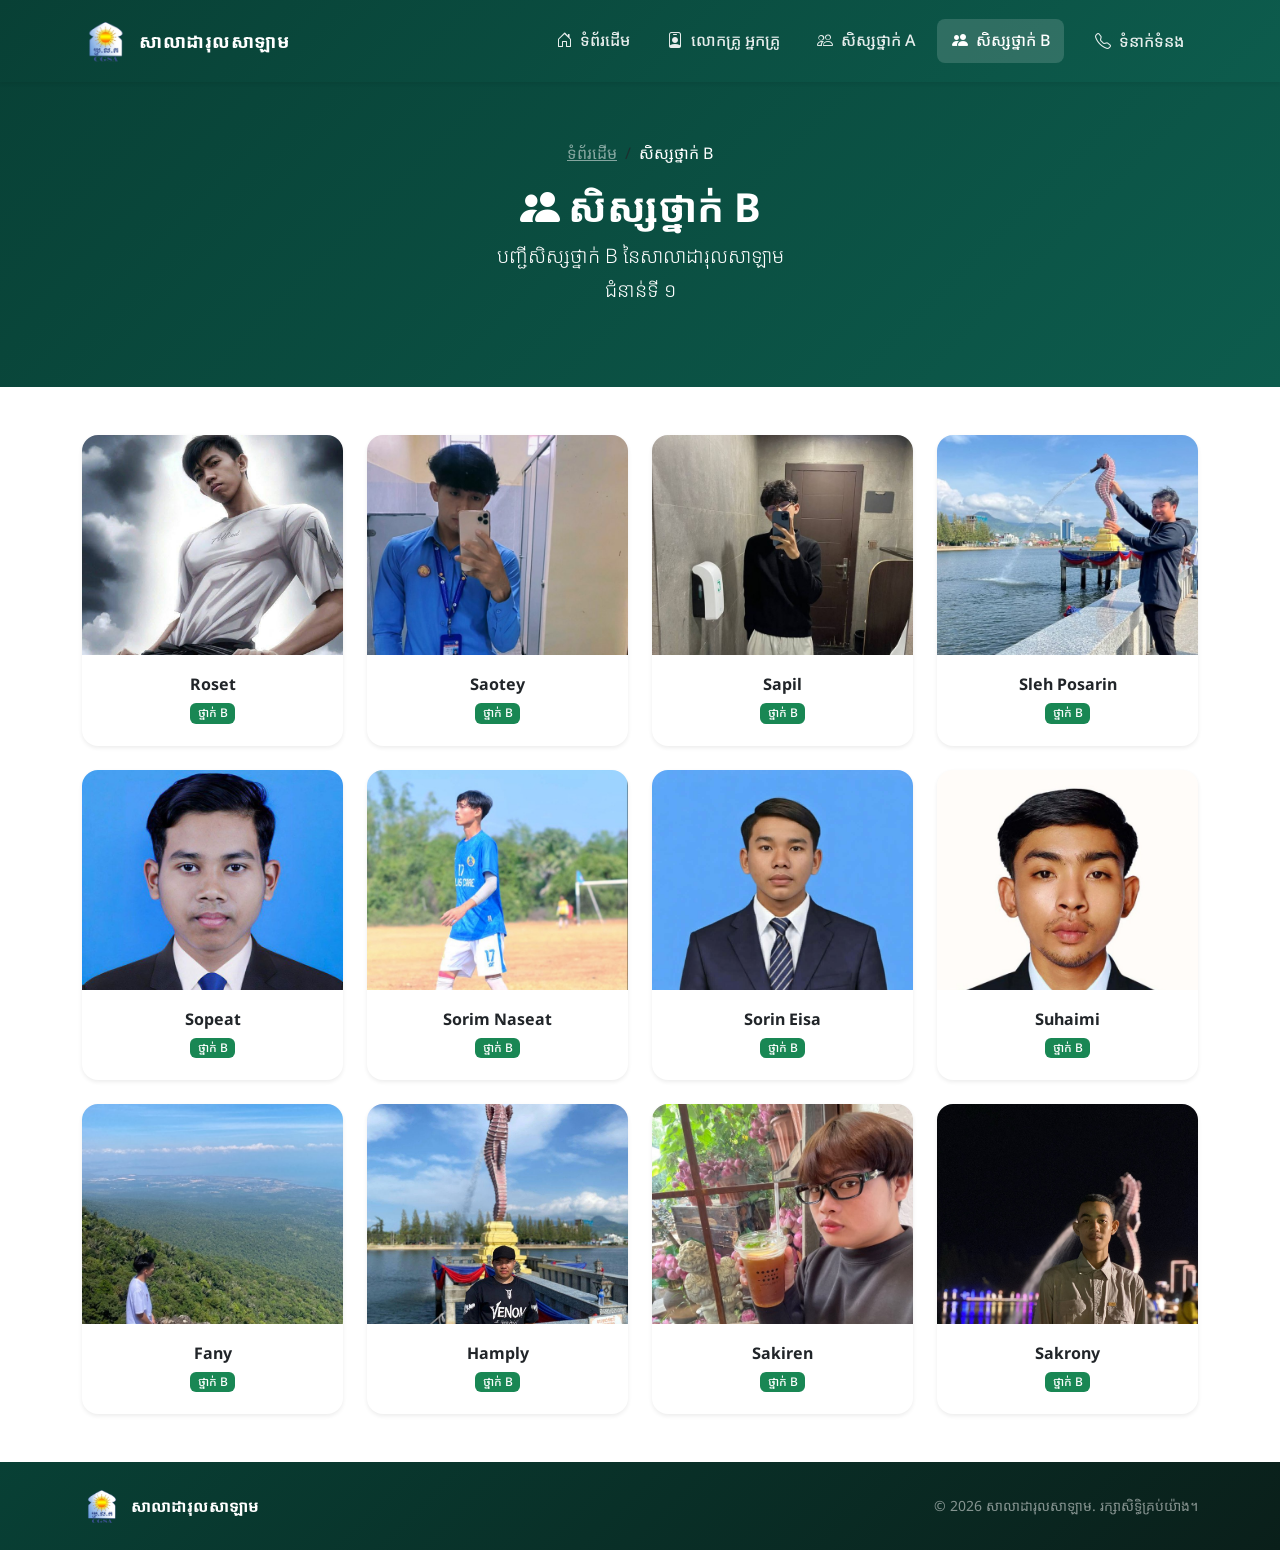
==== class-b.html @ f697708d "DRSL" ====
<!DOCTYPE html>
<html lang="km">
<head>
  <meta charset="UTF-8">
  <meta name="viewport" content="width=device-width, initial-scale=1.0">
  <title>សិស្សថ្នាក់ B | សាលាដារុលសាឡាម</title>
  <link href="https://cdn.jsdelivr.net/npm/bootstrap@5.3.3/dist/css/bootstrap.min.css" rel="stylesheet">
  <link href="https://cdn.jsdelivr.net/npm/bootstrap-icons@1.11.3/font/bootstrap-icons.min.css" rel="stylesheet">
  <link href="https://fonts.googleapis.com/css2?family=Noto+Sans+Khmer:wght@300;400;500;600;700&family=Poppins:wght@400;500;600;700&display=swap" rel="stylesheet">
  <link rel="stylesheet" href="css/style.css">
</head>
<body>
  <nav class="navbar navbar-expand-lg navbar-dark fixed-top shadow-sm" id="mainNav">
    <div class="container">
      <a class="navbar-brand d-flex align-items-center gap-2" href="index.html">
        <img src="images/Logo.png" alt="Logo" height="48" class="rounded-circle">
        <span class="fw-bold">សាលាដារុលសាឡាម</span>
      </a>
      <button class="navbar-toggler" type="button" data-bs-toggle="collapse" data-bs-target="#navbarNav">
        <span class="navbar-toggler-icon"></span>
      </button>
      <div class="collapse navbar-collapse" id="navbarNav">
        <ul class="navbar-nav ms-auto align-items-lg-center gap-lg-2">
          <li class="nav-item"><a class="nav-link" href="index.html"><i class="bi bi-house-door me-1"></i> ទំព័រដើម</a></li>
          <li class="nav-item"><a class="nav-link" href="teachers.html"><i class="bi bi-person-badge me-1"></i> លោកគ្រូ អ្នកគ្រូ</a></li>
          <li class="nav-item"><a class="nav-link" href="class-a.html"><i class="bi bi-people me-1"></i> សិស្សថ្នាក់ A</a></li>
          <li class="nav-item"><a class="nav-link active" href="class-b.html"><i class="bi bi-people-fill me-1"></i> សិស្សថ្នាក់ B</a></li>
          <li class="nav-item"><a class="nav-link btn btn-outline-light btn-sm px-3 ms-lg-2" href="index.html#contact"><i class="bi bi-telephone me-1"></i> ទំនាក់ទំនង</a></li>
        </ul>
      </div>
    </div>
  </nav>

  <header class="page-header">
    <div class="container">
      <nav aria-label="breadcrumb">
        <ol class="breadcrumb justify-content-center mb-3">
          <li class="breadcrumb-item"><a href="index.html" class="text-white-50">ទំព័រដើម</a></li>
          <li class="breadcrumb-item active text-white" aria-current="page">សិស្សថ្នាក់ B</li>
        </ol>
      </nav>
      <h1 class="fw-bold"><i class="bi bi-people-fill me-2"></i>សិស្សថ្នាក់ B</h1>
      <p class="lead opacity-90 mb-0">បញ្ជីសិស្សថ្នាក់ B នៃសាលាដារុលសាឡាម</p>
      <p class="lead opacity-90 mb-0">ជំនាន់ទី ១</p>
    </div>
  </header>

  <section class="py-5">
    <div class="container">
      <div class="row g-4">
        <div class="col-6 col-md-4 col-lg-3">
          <div class="person-card card shadow-sm h-100">
            <img src="images/Roset.jpg" class="card-img-top" alt="Roset">
            <div class="card-body">
              <h5 class="card-title">Roset</h5>
              <span class="badge bg-success">ថ្នាក់ B</span>
            </div>
          </div>
        </div>
        <div class="col-6 col-md-4 col-lg-3">
          <div class="person-card card shadow-sm h-100">
            <img src="images/Saotey.jpg" class="card-img-top" alt="Saotey">
            <div class="card-body">
              <h5 class="card-title">Saotey</h5>
              <span class="badge bg-success">ថ្នាក់ B</span>
            </div>
          </div>
        </div>
        <div class="col-6 col-md-4 col-lg-3">
          <div class="person-card card shadow-sm h-100">
            <img src="images/Sapil.jpg" class="card-img-top" alt="Sapil">
            <div class="card-body">
              <h5 class="card-title">Sapil</h5>
              <span class="badge bg-success">ថ្នាក់ B</span>
            </div>
          </div>
        </div>
        <div class="col-6 col-md-4 col-lg-3">
          <div class="person-card card shadow-sm h-100">
            <img src="images/Sleh Posarin.jpg" class="card-img-top" alt="Sleh">
            <div class="card-body">
              <h5 class="card-title">Sleh Posarin</h5>
              <span class="badge bg-success">ថ្នាក់ B</span>
            </div>
          </div>
        </div>
        <div class="col-6 col-md-4 col-lg-3">
          <div class="person-card card shadow-sm h-100">
            <img src="images/Sopeat.jpg" class="card-img-top" alt="Sopeat">
            <div class="card-body">
              <h5 class="card-title">Sopeat</h5>
              <span class="badge bg-success">ថ្នាក់ B</span>
            </div>
          </div>
        </div>
        <div class="col-6 col-md-4 col-lg-3">
          <div class="person-card card shadow-sm h-100">
            <img src="images/Sorim Naseat.jpg" class="card-img-top" alt="Sorim">
            <div class="card-body">
              <h5 class="card-title">Sorim Naseat</h5>
              <span class="badge bg-success">ថ្នាក់ B</span>
            </div>
          </div>
        </div>
        <div class="col-6 col-md-4 col-lg-3">
          <div class="person-card card shadow-sm h-100">
            <img src="images/Sorin Eisa.jpg" class="card-img-top" alt="Sorin">
            <div class="card-body">
              <h5 class="card-title">Sorin Eisa</h5>
              <span class="badge bg-success">ថ្នាក់ B</span>
            </div>
          </div>
        </div>
        <div class="col-6 col-md-4 col-lg-3">
          <div class="person-card card shadow-sm h-100">
            <img src="images/Suhaimi.jpg" class="card-img-top" alt="Suhaimi">
            <div class="card-body">
              <h5 class="card-title">Suhaimi</h5>
              <span class="badge bg-success">ថ្នាក់ B</span>
            </div>
          </div>
        </div>
        <div class="col-6 col-md-4 col-lg-3">
          <div class="person-card card shadow-sm h-100">
            <img src="images/fany.jpg" class="card-img-top" alt="Fany">
            <div class="card-body">
              <h5 class="card-title">Fany</h5>
              <span class="badge bg-success">ថ្នាក់ B</span>
            </div>
          </div>
        </div>
        <div class="col-6 col-md-4 col-lg-3">
          <div class="person-card card shadow-sm h-100">
            <img src="images/hamply.jpg" class="card-img-top" alt="Hamply">
            <div class="card-body">
              <h5 class="card-title">Hamply</h5>
              <span class="badge bg-success">ថ្នាក់ B</span>
            </div>
          </div>
        </div>
        <div class="col-6 col-md-4 col-lg-3">
          <div class="person-card card shadow-sm h-100">
            <img src="images/sakiren.jpg" class="card-img-top" alt="Sakiren">
            <div class="card-body">
              <h5 class="card-title">Sakiren</h5>
              <span class="badge bg-success">ថ្នាក់ B</span>
            </div>
          </div>
        </div>
        <div class="col-6 col-md-4 col-lg-3">
          <div class="person-card card shadow-sm h-100">
            <img src="images/sakrony.jpg" class="card-img-top" alt="Sakrony">
            <div class="card-body">
              <h5 class="card-title">Sakrony</h5>
              <span class="badge bg-success">ថ្នាក់ B</span>
            </div>
          </div>
        </div>
      </div>
    </div>
  </section>

  <footer class="footer-section py-4">
    <div class="container">
      <div class="row align-items-center">
        <div class="col-md-6 text-center text-md-start mb-3 mb-md-0">
          <div class="d-flex align-items-center justify-content-center justify-content-md-start gap-2">
            <img src="images/Logo.png" alt="Logo" height="40" class="rounded-circle">
            <span class="fw-bold text-white">សាលាដារុលសាឡាម</span>
          </div>
        </div>
        <div class="col-md-6 text-center text-md-end">
          <p class="mb-0 text-white-50 small">&copy; 2026 សាលាដារុលសាឡាម. រក្សាសិទ្ធិគ្រប់យ៉ាង។</p>
        </div>
      </div>
    </div>
  </footer>

  <button id="backToTop" class="btn btn-primary rounded-circle shadow"><i class="bi bi-arrow-up"></i></button>
  <script src="https://cdn.jsdelivr.net/npm/bootstrap@5.3.3/dist/js/bootstrap.bundle.min.js"></script>
  <script src="js/main.js"></script>
</body>
</html>
---- css/style.css ----
/* =========================
   Darul Salam School - Modern Theme
   Bootstrap 5 + Custom Styles
========================= */

:root {
  --primary: #0d5c4d;          /* Deep Islamic green */
  --primary-dark: #084035;
  --primary-light: #1a8a73;
  --accent: #c9a227;           /* Gold accent */
  --accent-light: #e8c547;
  --dark: #0a1f1a;
  --light-bg: #f7faf9;
  --text: #2c3e3a;
  --text-muted: #6b7c78;
  --shadow: 0 10px 30px rgba(13, 92, 77, 0.12);
  --radius: 1rem;
}

* {
  margin: 0;
  padding: 0;
  box-sizing: border-box;
}

body {
  font-family: 'Noto Sans Khmer', 'Poppins', system-ui, sans-serif;
  color: var(--text);
  background-color: #fff;
  line-height: 1.7;
  overflow-x: hidden;
}

h1, h2, h3, h4, h5, h6 {
  font-weight: 700;
  color: var(--dark);
}

a {
  transition: all 0.25s ease;
}

/* =========================
   Navbar
========================= */
#mainNav {
  background: linear-gradient(135deg, var(--primary-dark), var(--primary));
  padding: 0.75rem 0;
  transition: all 0.3s ease;
}

#mainNav.scrolled {
  padding: 0.5rem 0;
  box-shadow: 0 4px 20px rgba(0,0,0,0.15) !important;
}

.navbar-brand {
  font-size: 1.15rem;
  letter-spacing: 0.5px;
}

.navbar-nav .nav-link {
  font-weight: 500;
  padding: 0.5rem 0.9rem !important;
  border-radius: 0.5rem;
  color: rgba(255,255,255,0.9) !important;
}

.navbar-nav .nav-link:hover,
.navbar-nav .nav-link.active {
  background: rgba(255,255,255,0.15);
  color: #fff !important;
}

.navbar-nav .btn-outline-light {
  border-width: 1.5px;
}

/* =========================
   Hero
========================= */
.hero-section {
  min-height: 100vh;
  background: url('../images/Cover.jpg') center/cover no-repeat;
  position: relative;
  padding-top: 80px;
}

.hero-overlay {
  position: absolute;
  top: 0;
  left: 0;
  width: 100%;
  height: 100%;
  background: rgba(56, 77, 73, 0.5);
}

.hero-section .badge {
  font-size: 0.85rem;
  letter-spacing: 1px;
}

.hero-section .display-4 {
  text-shadow: 0 2px 10px rgba(0,0,0,0.3);
}

.btn-primary {
  background: var(--accent);
  border-color: var(--accent);
  color: var(--dark);
  font-weight: 600;
}

.btn-primary:hover {
  background: var(--accent-light);
  border-color: var(--accent-light);
  color: var(--dark);
  transform: translateY(-2px);
  box-shadow: 0 6px 20px rgba(201, 162, 39, 0.4);
}

.btn-outline-light:hover {
  background: #fff;
  color: var(--primary);
  transform: translateY(-2px);
}

/* =========================
   Sections
========================= */
.section-badge {
  display: inline-block;
  background: rgba(13, 92, 77, 0.1);
  color: var(--primary);
  font-size: 0.8rem;
  font-weight: 600;
  letter-spacing: 1.5px;
  text-transform: uppercase;
  padding: 0.4rem 1rem;
  border-radius: 50px;
}

.section-title {
  font-size: 2rem;
  position: relative;
}

.stat-card {
  background: var(--light-bg);
  border: 1px solid rgba(13, 92, 77, 0.08);
  transition: transform 0.3s ease, box-shadow 0.3s ease;
}

.stat-card:hover {
  transform: translateY(-5px);
  box-shadow: var(--shadow);
}

.about-image-wrapper {
  border: 6px solid #fff;
  box-shadow: var(--shadow);
}

/* =========================
   Activity Cards
========================= */
.activity-card {
  border-radius: var(--radius);
  overflow: hidden;
  transition: transform 0.3s ease, box-shadow 0.3s ease;
}

.activity-card:hover {
  transform: translateY(-8px);
  box-shadow: 0 15px 40px rgba(13, 92, 77, 0.18) !important;
}

.activity-card .card-img-top {
  height: 180px;
  object-fit: cover;
  transition: transform 0.5s ease;
}

.activity-card:hover .card-img-top {
  transform: scale(1.05);
}

/* =========================
   Info Cards
========================= */
.info-card {
  background: #fff;
  border: 1px solid rgba(13, 92, 77, 0.08);
  transition: all 0.3s ease;
}

.info-card:hover {
  border-color: var(--primary);
  box-shadow: var(--shadow);
  transform: translateY(-5px);
}

.icon-circle {
  width: 64px;
  height: 64px;
  background: linear-gradient(135deg, var(--primary), var(--primary-light));
  color: #fff;
  border-radius: 50%;
  display: flex;
  align-items: center;
  justify-content: center;
}

/* =========================
   Footer
========================= */
.footer-section {
  background: linear-gradient(135deg, var(--primary-dark), var(--dark));
}

/* =========================
   Back to Top
========================= */
#backToTop {
  position: fixed;
  bottom: 30px;
  right: 30px;
  width: 48px;
  height: 48px;
  display: none;
  z-index: 999;
  opacity: 0;
  transition: opacity 0.3s ease, transform 0.3s ease;
}

#backToTop.show {
  display: flex;
  align-items: center;
  justify-content: center;
  opacity: 1;
}

#backToTop:hover {
  transform: translateY(-3px);
}

/* =========================
   Teachers / Class pages
========================= */
.page-header {
  background: linear-gradient(135deg, var(--primary-dark), var(--primary));
  padding: 140px 0 80px;
  color: #fff;
  text-align: center;
}

.page-header h1 {
  color: #fff;
  font-size: 2.5rem;
}

.person-card {
  border: none;
  border-radius: var(--radius);
  overflow: hidden;
  transition: all 0.3s ease;
  background: #fff;
}

.person-card:hover {
  transform: translateY(-8px);
  box-shadow: 0 15px 40px rgba(13, 92, 77, 0.15);
}

.person-card .card-img-top {
  height: 220px;
  object-fit: cover;
  object-position: top;
}

.person-card .card-body {
  text-align: center;
  padding: 1.25rem;
}

.person-card .card-title {
  font-size: 1rem;
  margin-bottom: 0.25rem;
}

.person-card .badge {
  font-weight: 500;
  font-size: 0.75rem;
}

/* =========================
   Responsive
========================= */
@media (max-width: 991.98px) {
  .hero-section {
    min-height: 85vh;
    text-align: center !important;
  }
  .hero-section .display-4 {
    font-size: 2rem;
  }
  .navbar-nav {
    padding: 1rem 0;
  }
  .navbar-nav .nav-link {
    padding: 0.6rem 1rem !important;
  }
}

@media (max-width: 575.98px) {
  .section-title {
    font-size: 1.6rem;
  }
  .page-header h1 {
    font-size: 1.8rem;
  }
}
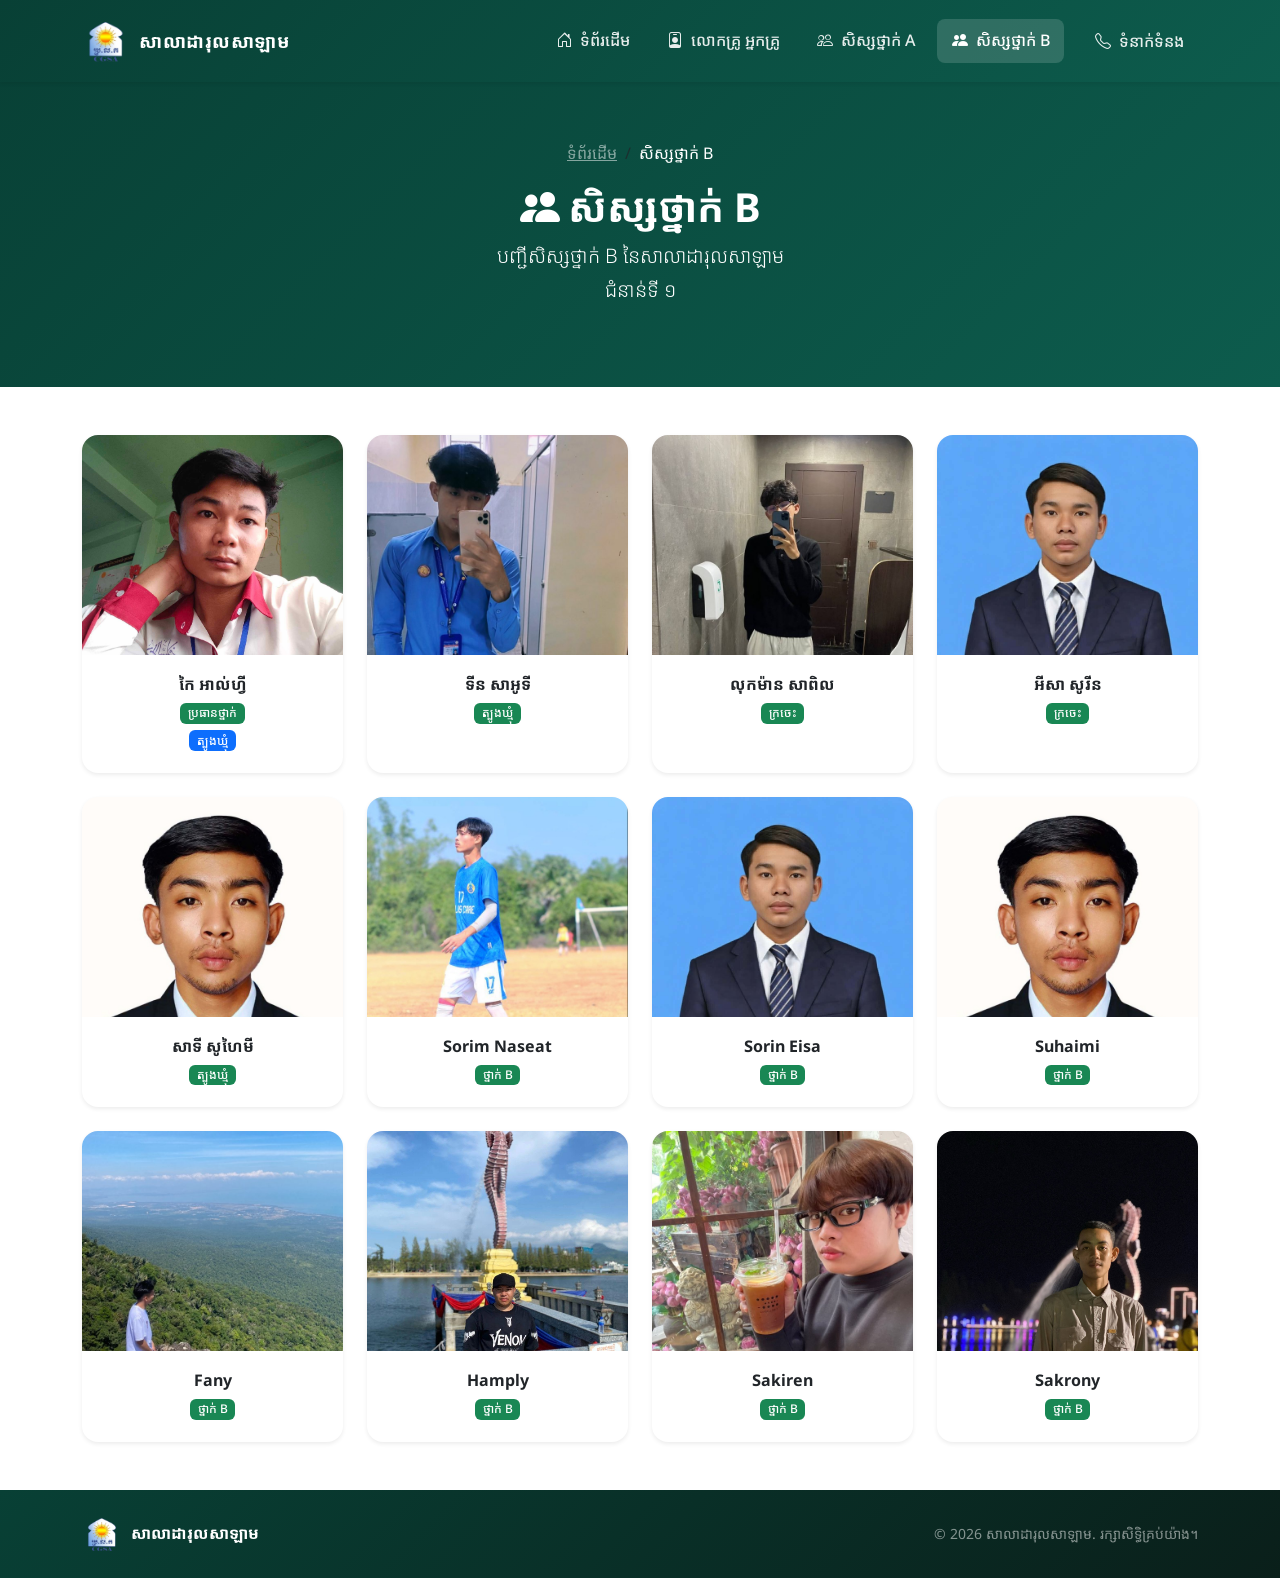
==== commit 2fe2680d: "DRSL" ====
--- a/class-b.html
+++ b/class-b.html
@@ -48,48 +48,63 @@
   <section class="py-5">
     <div class="container">
       <div class="row g-4">
+
+        <!-- Mazer -->
+
         <div class="col-6 col-md-4 col-lg-3">
           <div class="person-card card shadow-sm h-100">
-            <img src="images/Roset.jpg" class="card-img-top" alt="Roset">
+            <img src="./images/Alfy.jpg" class="card-img-top" alt="Roset">
             <div class="card-body">
-              <h5 class="card-title">Roset</h5>
-              <span class="badge bg-success">ថ្នាក់ B</span>
+              <h5 class="card-title">កៃ អាល់ហ្វី</h5>
+              <span class="badge bg-success">ប្រធានថ្នាក់</span>​ <br> <span class="badge bg-primary">ត្បូងឃ្មុំ</span>
             </div>
           </div>
         </div>
+
+        <!-- Saotey -->
+
         <div class="col-6 col-md-4 col-lg-3">
           <div class="person-card card shadow-sm h-100">
-            <img src="images/Saotey.jpg" class="card-img-top" alt="Saotey">
+            <img src="./images/Saotey.jpg" class="card-img-top" alt="Saotey">
             <div class="card-body">
-              <h5 class="card-title">Saotey</h5>
-              <span class="badge bg-success">ថ្នាក់ B</span>
+              <h5 class="card-title">ទីន​ សាអូទី</h5>
+              <span class="badge bg-success">ត្បូងឃ្មុំ</span>
             </div>
           </div>
         </div>
+
+        <!-- Sapil -->
+         
         <div class="col-6 col-md-4 col-lg-3">
           <div class="person-card card shadow-sm h-100">
-            <img src="images/Sapil.jpg" class="card-img-top" alt="Sapil">
+            <img src="./images/Sapil.jpg" class="card-img-top" alt="Sapil">
             <div class="card-body">
-              <h5 class="card-title">Sapil</h5>
-              <span class="badge bg-success">ថ្នាក់ B</span>
+              <h5 class="card-title">លុកម៉ាន​ សាពិល</h5>
+              <span class="badge bg-success">ក្រចេះ</span>
             </div>
           </div>
         </div>
+
+        <!-- Sorin Esa -->
+
         <div class="col-6 col-md-4 col-lg-3">
           <div class="person-card card shadow-sm h-100">
-            <img src="images/Sleh Posarin.jpg" class="card-img-top" alt="Sleh">
+            <img src="./images/Sorin Eisa.jpg" class="card-img-top" alt="Sorin">
             <div class="card-body">
-              <h5 class="card-title">Sleh Posarin</h5>
-              <span class="badge bg-success">ថ្នាក់ B</span>
+              <h5 class="card-title">អីសា សូរីន</h5>
+              <span class="badge bg-success">ក្រចេះ</span>
             </div>
           </div>
         </div>
+
+        <!-- Suhaimi -->
+
         <div class="col-6 col-md-4 col-lg-3">
           <div class="person-card card shadow-sm h-100">
-            <img src="images/Sopeat.jpg" class="card-img-top" alt="Sopeat">
+            <img src="./images/Suhaimi.jpg" class="card-img-top" alt="Sopeat">
             <div class="card-body">
-              <h5 class="card-title">Sopeat</h5>
-              <span class="badge bg-success">ថ្នាក់ B</span>
+              <h5 class="card-title">សាទី​ សូហៃមី</h5>
+              <span class="badge bg-success">ត្បូងឃ្មុំ</span>
             </div>
           </div>
         </div>
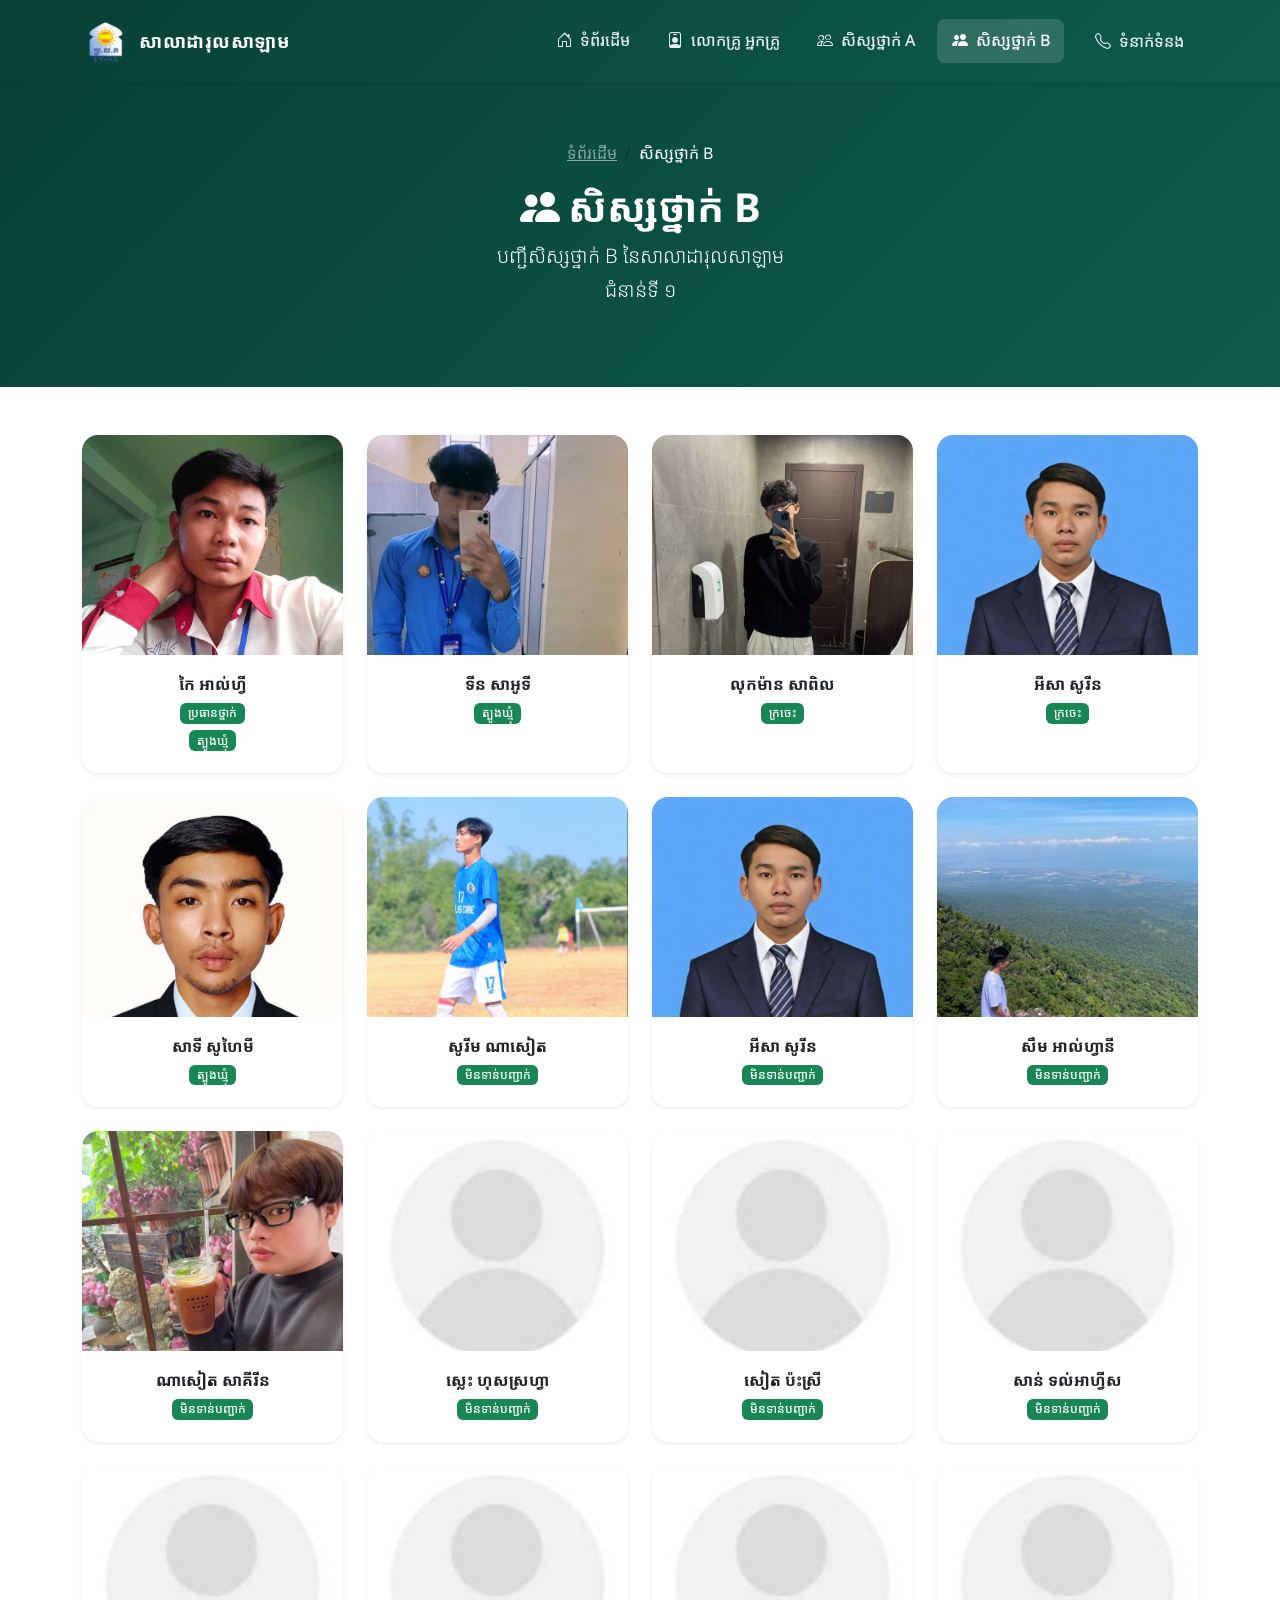
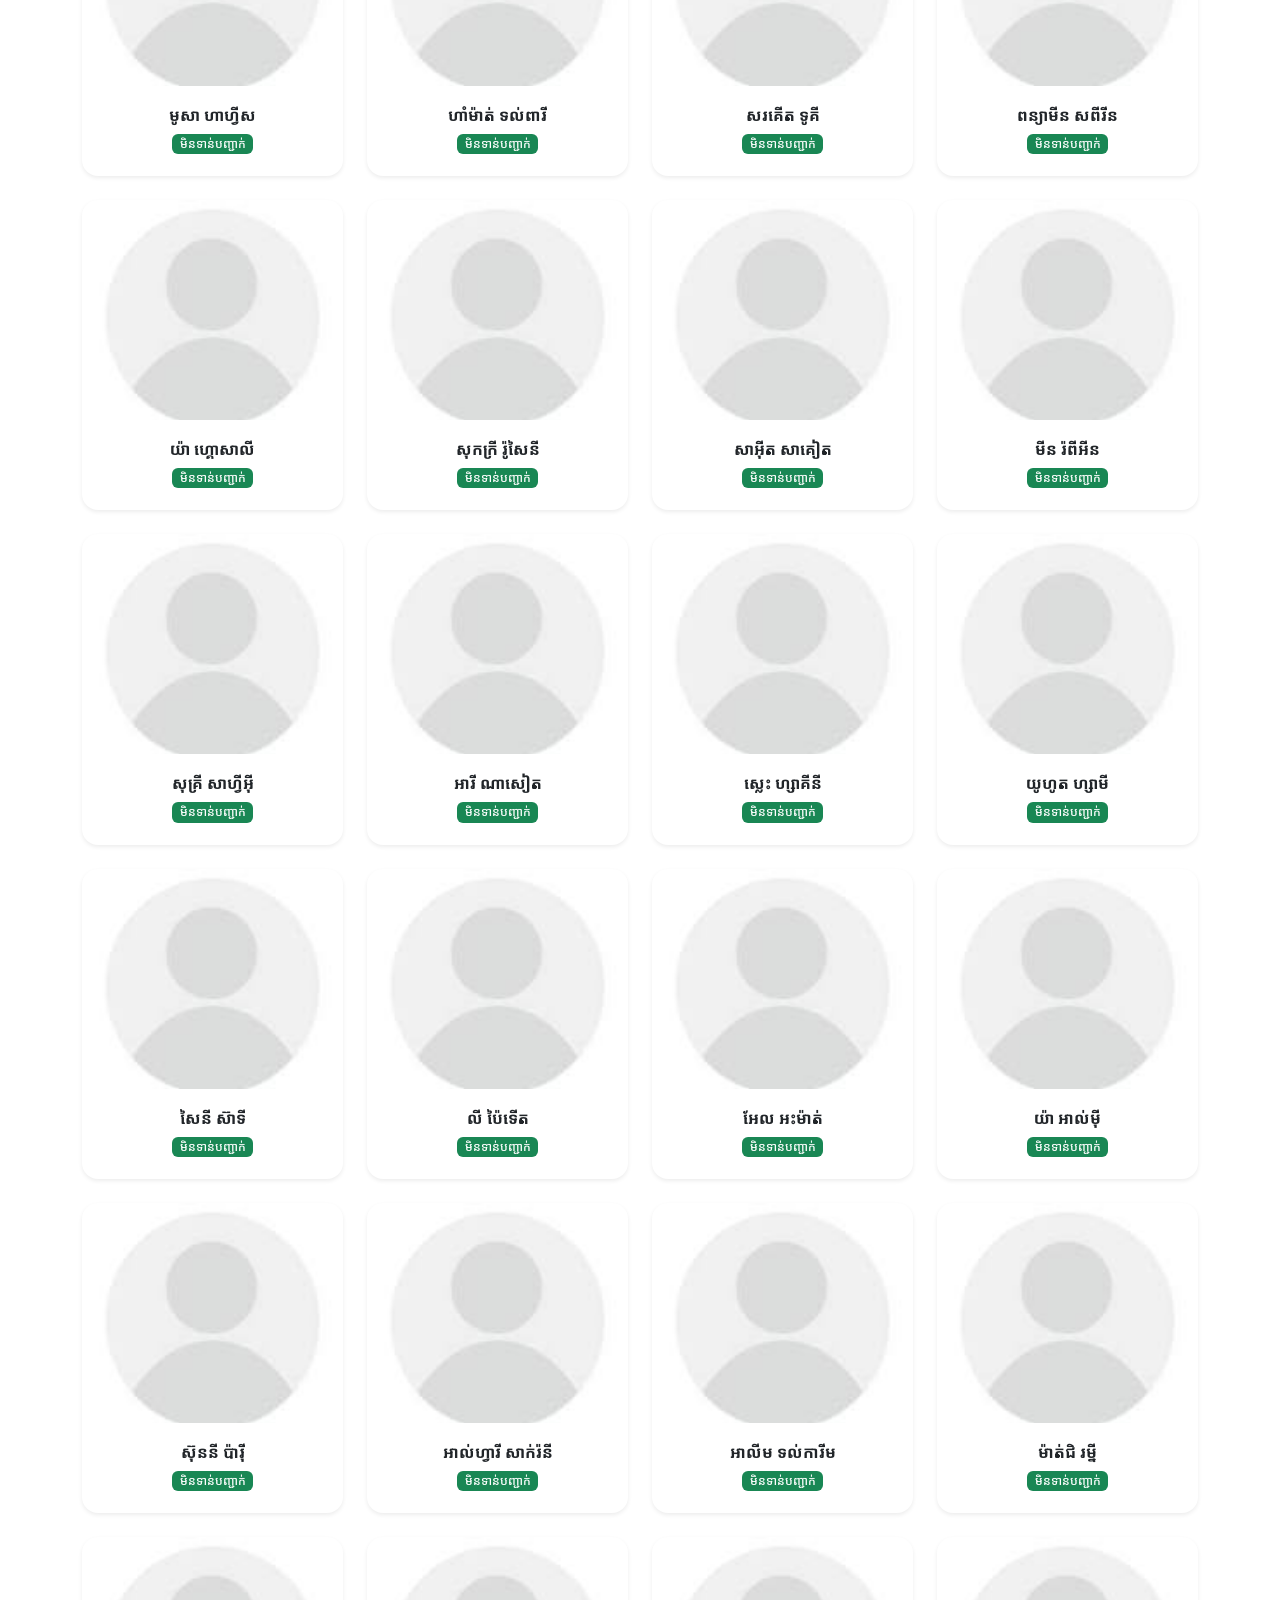
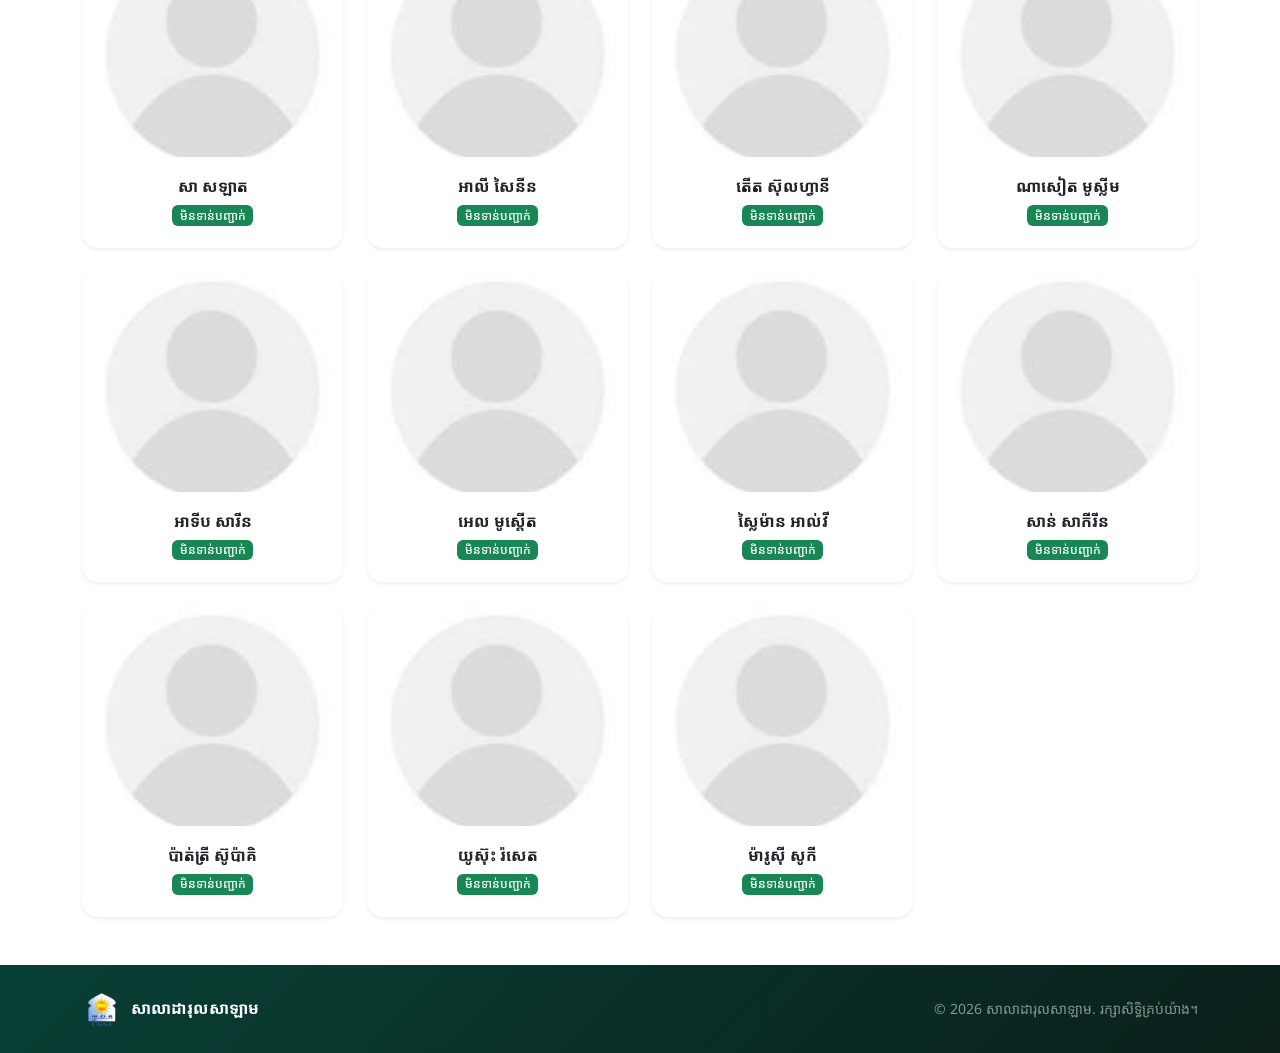
==== commit be5c00d9: "DRSL" ====
--- a/class-b.html
+++ b/class-b.html
@@ -1,14 +1,18 @@
 <!DOCTYPE html>
 <html lang="km">
+
 <head>
   <meta charset="UTF-8">
   <meta name="viewport" content="width=device-width, initial-scale=1.0">
   <title>សិស្សថ្នាក់ B | សាលាដារុលសាឡាម</title>
   <link href="https://cdn.jsdelivr.net/npm/bootstrap@5.3.3/dist/css/bootstrap.min.css" rel="stylesheet">
   <link href="https://cdn.jsdelivr.net/npm/bootstrap-icons@1.11.3/font/bootstrap-icons.min.css" rel="stylesheet">
-  <link href="https://fonts.googleapis.com/css2?family=Noto+Sans+Khmer:wght@300;400;500;600;700&family=Poppins:wght@400;500;600;700&display=swap" rel="stylesheet">
+  <link
+    href="https://fonts.googleapis.com/css2?family=Noto+Sans+Khmer:wght@300;400;500;600;700&family=Poppins:wght@400;500;600;700&display=swap"
+    rel="stylesheet">
   <link rel="stylesheet" href="css/style.css">
 </head>
+
 <body>
   <nav class="navbar navbar-expand-lg navbar-dark fixed-top shadow-sm" id="mainNav">
     <div class="container">
@@ -21,11 +25,16 @@
       </button>
       <div class="collapse navbar-collapse" id="navbarNav">
         <ul class="navbar-nav ms-auto align-items-lg-center gap-lg-2">
-          <li class="nav-item"><a class="nav-link" href="index.html"><i class="bi bi-house-door me-1"></i> ទំព័រដើម</a></li>
-          <li class="nav-item"><a class="nav-link" href="teachers.html"><i class="bi bi-person-badge me-1"></i> លោកគ្រូ អ្នកគ្រូ</a></li>
-          <li class="nav-item"><a class="nav-link" href="class-a.html"><i class="bi bi-people me-1"></i> សិស្សថ្នាក់ A</a></li>
-          <li class="nav-item"><a class="nav-link active" href="class-b.html"><i class="bi bi-people-fill me-1"></i> សិស្សថ្នាក់ B</a></li>
-          <li class="nav-item"><a class="nav-link btn btn-outline-light btn-sm px-3 ms-lg-2" href="index.html#contact"><i class="bi bi-telephone me-1"></i> ទំនាក់ទំនង</a></li>
+          <li class="nav-item"><a class="nav-link" href="index.html"><i class="bi bi-house-door me-1"></i> ទំព័រដើម</a>
+          </li>
+          <li class="nav-item"><a class="nav-link" href="teachers.html"><i class="bi bi-person-badge me-1"></i> លោកគ្រូ
+              អ្នកគ្រូ</a></li>
+          <li class="nav-item"><a class="nav-link" href="class-a.html"><i class="bi bi-people me-1"></i> សិស្សថ្នាក់
+              A</a></li>
+          <li class="nav-item"><a class="nav-link active" href="class-b.html"><i class="bi bi-people-fill me-1"></i>
+              សិស្សថ្នាក់ B</a></li>
+          <li class="nav-item"><a class="nav-link btn btn-outline-light btn-sm px-3 ms-lg-2"
+              href="index.html#contact"><i class="bi bi-telephone me-1"></i> ទំនាក់ទំនង</a></li>
         </ul>
       </div>
     </div>
@@ -53,10 +62,10 @@
 
         <div class="col-6 col-md-4 col-lg-3">
           <div class="person-card card shadow-sm h-100">
-            <img src="./images/Alfy.jpg" class="card-img-top" alt="Roset">
+            <img src="./images/Alfy.jpg" class="card-img-top" alt="កៃ អាល់ហ្វី">
             <div class="card-body">
               <h5 class="card-title">កៃ អាល់ហ្វី</h5>
-              <span class="badge bg-success">ប្រធានថ្នាក់</span>​ <br> <span class="badge bg-primary">ត្បូងឃ្មុំ</span>
+              <span class="badge bg-success">ប្រធានថ្នាក់</span>​ <br> <span class="badge bg-success">ត្បូងឃ្មុំ</span>
             </div>
           </div>
         </div>
@@ -65,7 +74,7 @@
 
         <div class="col-6 col-md-4 col-lg-3">
           <div class="person-card card shadow-sm h-100">
-            <img src="./images/Saotey.jpg" class="card-img-top" alt="Saotey">
+            <img src="./images/Saotey.jpg" class="card-img-top" alt="ទីន សាអូទី">
             <div class="card-body">
               <h5 class="card-title">ទីន​ សាអូទី</h5>
               <span class="badge bg-success">ត្បូងឃ្មុំ</span>
@@ -74,10 +83,10 @@
         </div>
 
         <!-- Sapil -->
-         
-        <div class="col-6 col-md-4 col-lg-3">
-          <div class="person-card card shadow-sm h-100">
-            <img src="./images/Sapil.jpg" class="card-img-top" alt="Sapil">
+
+        <div class="col-6 col-md-4 col-lg-3">
+          <div class="person-card card shadow-sm h-100">
+            <img src="./images/Sapil.jpg" class="card-img-top" alt="លុកម៉ាន សាពិល">
             <div class="card-body">
               <h5 class="card-title">លុកម៉ាន​ សាពិល</h5>
               <span class="badge bg-success">ក្រចេះ</span>
@@ -89,7 +98,7 @@
 
         <div class="col-6 col-md-4 col-lg-3">
           <div class="person-card card shadow-sm h-100">
-            <img src="./images/Sorin Eisa.jpg" class="card-img-top" alt="Sorin">
+            <img src="./images/Sorin Eisa.jpg" class="card-img-top" alt="អីសា សូរីន">
             <div class="card-body">
               <h5 class="card-title">អីសា សូរីន</h5>
               <span class="badge bg-success">ក្រចេះ</span>
@@ -101,76 +110,425 @@
 
         <div class="col-6 col-md-4 col-lg-3">
           <div class="person-card card shadow-sm h-100">
-            <img src="./images/Suhaimi.jpg" class="card-img-top" alt="Sopeat">
+            <img src="./images/Suhaimi.jpg" class="card-img-top" alt="សាទី សូហៃមី">
             <div class="card-body">
               <h5 class="card-title">សាទី​ សូហៃមី</h5>
               <span class="badge bg-success">ត្បូងឃ្មុំ</span>
             </div>
           </div>
         </div>
-        <div class="col-6 col-md-4 col-lg-3">
-          <div class="person-card card shadow-sm h-100">
-            <img src="images/Sorim Naseat.jpg" class="card-img-top" alt="Sorim">
-            <div class="card-body">
-              <h5 class="card-title">Sorim Naseat</h5>
-              <span class="badge bg-success">ថ្នាក់ B</span>
-            </div>
-          </div>
-        </div>
-        <div class="col-6 col-md-4 col-lg-3">
-          <div class="person-card card shadow-sm h-100">
-            <img src="images/Sorin Eisa.jpg" class="card-img-top" alt="Sorin">
-            <div class="card-body">
-              <h5 class="card-title">Sorin Eisa</h5>
-              <span class="badge bg-success">ថ្នាក់ B</span>
-            </div>
-          </div>
-        </div>
-        <div class="col-6 col-md-4 col-lg-3">
-          <div class="person-card card shadow-sm h-100">
-            <img src="images/Suhaimi.jpg" class="card-img-top" alt="Suhaimi">
-            <div class="card-body">
-              <h5 class="card-title">Suhaimi</h5>
-              <span class="badge bg-success">ថ្នាក់ B</span>
-            </div>
-          </div>
-        </div>
-        <div class="col-6 col-md-4 col-lg-3">
-          <div class="person-card card shadow-sm h-100">
-            <img src="images/fany.jpg" class="card-img-top" alt="Fany">
-            <div class="card-body">
-              <h5 class="card-title">Fany</h5>
-              <span class="badge bg-success">ថ្នាក់ B</span>
-            </div>
-          </div>
-        </div>
-        <div class="col-6 col-md-4 col-lg-3">
-          <div class="person-card card shadow-sm h-100">
-            <img src="images/hamply.jpg" class="card-img-top" alt="Hamply">
-            <div class="card-body">
-              <h5 class="card-title">Hamply</h5>
-              <span class="badge bg-success">ថ្នាក់ B</span>
-            </div>
-          </div>
-        </div>
-        <div class="col-6 col-md-4 col-lg-3">
-          <div class="person-card card shadow-sm h-100">
-            <img src="images/sakiren.jpg" class="card-img-top" alt="Sakiren">
-            <div class="card-body">
-              <h5 class="card-title">Sakiren</h5>
-              <span class="badge bg-success">ថ្នាក់ B</span>
-            </div>
-          </div>
-        </div>
-        <div class="col-6 col-md-4 col-lg-3">
-          <div class="person-card card shadow-sm h-100">
-            <img src="images/sakrony.jpg" class="card-img-top" alt="Sakrony">
-            <div class="card-body">
-              <h5 class="card-title">Sakrony</h5>
-              <span class="badge bg-success">ថ្នាក់ B</span>
-            </div>
-          </div>
-        </div>
+
+        <div class="col-6 col-md-4 col-lg-3">
+          <div class="person-card card shadow-sm h-100">
+            <img src="images/Sorim Naseat.jpg" class="card-img-top" alt="សូរីម ណាសៀត">
+            <div class="card-body">
+              <h5 class="card-title">សូរីម ណាសៀត</h5>
+              <span class="badge bg-success">មិនទាន់បញ្ជាក់</span>
+            </div>
+          </div>
+        </div>
+
+        <div class="col-6 col-md-4 col-lg-3">
+          <div class="person-card card shadow-sm h-100">
+            <img src="images/Sorin Eisa.jpg" class="card-img-top" alt="អីសា សូរីន">
+            <div class="card-body">
+              <h5 class="card-title">អីសា សូរីន</h5>
+              <span class="badge bg-success">មិនទាន់បញ្ជាក់</span>
+            </div>
+          </div>
+        </div>
+
+        <div class="col-6 col-md-4 col-lg-3">
+          <div class="person-card card shadow-sm h-100">
+            <img src="images/fany.jpg" class="card-img-top" alt="ហ្វានី">
+            <div class="card-body">
+              <h5 class="card-title">សឹម​ អាល់ហ្វានី</h5>
+              <span class="badge bg-success">មិនទាន់បញ្ជាក់</span>
+            </div>
+          </div>
+        </div>
+
+        <div class="col-6 col-md-4 col-lg-3">
+          <div class="person-card card shadow-sm h-100">
+            <img src="images/sakiren.jpg" class="card-img-top" alt="សាគីរ៉ែន">
+            <div class="card-body">
+              <h5 class="card-title">ណាសៀត សាគីរីន</h5>
+              <span class="badge bg-success">មិនទាន់បញ្ជាក់</span>
+            </div>
+          </div>
+        </div>
+
+        <!-- Student 1 -->
+        <div class="col-6 col-md-4 col-lg-3">
+          <div class="person-card card shadow-sm h-100">
+            <img src="images/No.png" class="card-img-top" alt="ស្លេះ ហ៊ីសស្រហ្វា">
+            <div class="card-body">
+              <h5 class="card-title">ស្លេះ ហុសស្រហ្វា</h5>
+              <span class="badge bg-success">មិនទាន់បញ្ជាក់</span>
+            </div>
+          </div>
+        </div>
+        <!-- Student 3 -->
+        <div class="col-6 col-md-4 col-lg-3">
+          <div class="person-card card shadow-sm h-100">
+            <img src="images/No.png" class="card-img-top" alt="សៀត ប៉ះស្រី">
+            <div class="card-body">
+              <h5 class="card-title">សៀត ប៉ះស្រី</h5>
+              <span class="badge bg-success">មិនទាន់បញ្ជាក់</span>
+            </div>
+          </div>
+        </div>
+
+        <!-- Student 4 -->
+        <div class="col-6 col-md-4 col-lg-3">
+          <div class="person-card card shadow-sm h-100">
+            <img src="images/No.png" class="card-img-top" alt="សាន់ ទល់អាហ្វីស">
+            <div class="card-body">
+              <h5 class="card-title">សាន់ ទល់អាហ្វីស</h5>
+              <span class="badge bg-success">មិនទាន់បញ្ជាក់</span>
+            </div>
+          </div>
+        </div>
+
+        <!-- Student 5 -->
+        <div class="col-6 col-md-4 col-lg-3">
+          <div class="person-card card shadow-sm h-100">
+            <img src="images/No.png" class="card-img-top" alt="មូសា ហាហ្វីស">
+            <div class="card-body">
+              <h5 class="card-title">មូសា ហាហ្វីស</h5>
+              <span class="badge bg-success">មិនទាន់បញ្ជាក់</span>
+            </div>
+          </div>
+        </div>
+
+        <!-- Student 6 -->
+        <div class="col-6 col-md-4 col-lg-3">
+          <div class="person-card card shadow-sm h-100">
+            <img src="images/No.png" class="card-img-top" alt="ហាំម៉ាត់ ទល់ពារី">
+            <div class="card-body">
+              <h5 class="card-title">ហាំម៉ាត់ ទល់ពារី</h5>
+              <span class="badge bg-success">មិនទាន់បញ្ជាក់</span>
+            </div>
+          </div>
+        </div>
+
+        <!-- Student 7 -->
+        <div class="col-6 col-md-4 col-lg-3">
+          <div class="person-card card shadow-sm h-100">
+            <img src="images/No.png" class="card-img-top" alt="សរគើត ទូគី">
+            <div class="card-body">
+              <h5 class="card-title">សរគើត ទូគី</h5>
+              <span class="badge bg-success">មិនទាន់បញ្ជាក់</span>
+            </div>
+          </div>
+        </div>
+
+        <!-- Student 9 -->
+        <div class="col-6 col-md-4 col-lg-3">
+          <div class="person-card card shadow-sm h-100">
+            <img src="images/No.png" class="card-img-top" alt="ពន្យាមិន សពីន">
+            <div class="card-body">
+              <h5 class="card-title">ពន្យាមីន សពីរីន</h5>
+              <span class="badge bg-success">មិនទាន់បញ្ជាក់</span>
+            </div>
+          </div>
+        </div>
+
+        <!-- Student 10 -->
+        <div class="col-6 col-md-4 col-lg-3">
+          <div class="person-card card shadow-sm h-100">
+            <img src="images/No.png" class="card-img-top" alt="យ៉ា ហ្គេហ្វាលី">
+            <div class="card-body">
+              <h5 class="card-title">យ៉ា ហ្គេាសាលី</h5>
+              <span class="badge bg-success">មិនទាន់បញ្ជាក់</span>
+            </div>
+          </div>
+        </div>
+
+        <!-- Student 11 -->
+        <div class="col-6 col-md-4 col-lg-3">
+          <div class="person-card card shadow-sm h-100">
+            <img src="images/No.png" class="card-img-top" alt="ស៊ីកក្រិ រ៉ូសែនី">
+            <div class="card-body">
+              <h5 class="card-title">សុកក្រី រ៉ូសៃនី</h5>
+              <span class="badge bg-success">មិនទាន់បញ្ជាក់</span>
+            </div>
+          </div>
+        </div>
+
+        <!-- Student 12 -->
+        <div class="col-6 col-md-4 col-lg-3">
+          <div class="person-card card shadow-sm h-100">
+            <img src="images/No.png" class="card-img-top" alt="សាអ៊ីត សាគៀត">
+            <div class="card-body">
+              <h5 class="card-title">សាអ៊ីត សាគៀត</h5>
+              <span class="badge bg-success">មិនទាន់បញ្ជាក់</span>
+            </div>
+          </div>
+        </div>
+
+
+        <!-- Student 16 -->
+        <div class="col-6 col-md-4 col-lg-3">
+          <div class="person-card card shadow-sm h-100">
+            <img src="images/No.png" class="card-img-top" alt="មិន រ៉ាពីអីន">
+            <div class="card-body">
+              <h5 class="card-title">មីន រ៉ពីអីន</h5>
+              <span class="badge bg-success">មិនទាន់បញ្ជាក់</span>
+            </div>
+          </div>
+        </div>
+
+        <!-- Student 17 -->
+        <div class="col-6 col-md-4 col-lg-3">
+          <div class="person-card card shadow-sm h-100">
+            <img src="images/No.png" class="card-img-top" alt="ស្ងូត្រី សាហ្វីអ៊ី">
+            <div class="card-body">
+              <h5 class="card-title">សុគ្រី សាហ្វីអ៊ី</h5>
+              <span class="badge bg-success">មិនទាន់បញ្ជាក់</span>
+            </div>
+          </div>
+        </div>
+
+        <!-- Student 18 -->
+        <div class="col-6 col-md-4 col-lg-3">
+          <div class="person-card card shadow-sm h-100">
+            <img src="images/No.png" class="card-img-top" alt="អារី ណាសៀត">
+            <div class="card-body">
+              <h5 class="card-title">អារី ណាសៀត</h5>
+              <span class="badge bg-success">មិនទាន់បញ្ជាក់</span>
+            </div>
+          </div>
+        </div>
+
+        <!-- Student 19 -->
+        <div class="col-6 col-md-4 col-lg-3">
+          <div class="person-card card shadow-sm h-100">
+            <img src="images/No.png" class="card-img-top" alt="ស្លេះ ហ្សាគីនី">
+            <div class="card-body">
+              <h5 class="card-title">ស្លេះ ហ្សាគីនី</h5>
+              <span class="badge bg-success">មិនទាន់បញ្ជាក់</span>
+            </div>
+          </div>
+        </div>
+
+        <!-- Student 20 -->
+        <div class="col-6 col-md-4 col-lg-3">
+          <div class="person-card card shadow-sm h-100">
+            <img src="images/No.png" class="card-img-top" alt="យូហូត ហ្សាមី">
+            <div class="card-body">
+              <h5 class="card-title">យូហូត ហ្សាមី</h5>
+              <span class="badge bg-success">មិនទាន់បញ្ជាក់</span>
+            </div>
+          </div>
+        </div>
+        <!-- Student 22 -->
+        <div class="col-6 col-md-4 col-lg-3">
+          <div class="person-card card shadow-sm h-100">
+            <img src="images/No.png" class="card-img-top" alt="សៃនី ស៊ាទី">
+            <div class="card-body">
+              <h5 class="card-title">សៃនី ស៊ាទី</h5>
+              <span class="badge bg-success">មិនទាន់បញ្ជាក់</span>
+            </div>
+          </div>
+        </div>
+
+        <!-- Student 23 -->
+        <div class="col-6 col-md-4 col-lg-3">
+          <div class="person-card card shadow-sm h-100">
+            <img src="images/No.png" class="card-img-top" alt="លី ប៉ៃទើត">
+            <div class="card-body">
+              <h5 class="card-title">លី ប៉ៃទើត</h5>
+              <span class="badge bg-success">មិនទាន់បញ្ជាក់</span>
+            </div>
+          </div>
+        </div>
+
+        <!-- Student 24 -->
+        <div class="col-6 col-md-4 col-lg-3">
+          <div class="person-card card shadow-sm h-100">
+            <img src="images/No.png" class="card-img-top" alt="អែល អះម៉ាត់">
+            <div class="card-body">
+              <h5 class="card-title">អែល អះម៉ាត់</h5>
+              <span class="badge bg-success">មិនទាន់បញ្ជាក់</span>
+            </div>
+          </div>
+        </div>
+
+        <!-- Student 25 -->
+        <div class="col-6 col-md-4 col-lg-3">
+          <div class="person-card card shadow-sm h-100">
+            <img src="images/No.png" class="card-img-top" alt="យ៉ា អាល់ម៉ី">
+            <div class="card-body">
+              <h5 class="card-title">យ៉ា អាល់ម៉ី</h5>
+              <span class="badge bg-success">មិនទាន់បញ្ជាក់</span>
+            </div>
+          </div>
+        </div>
+
+        <!-- Student 26 -->
+        <div class="col-6 col-md-4 col-lg-3">
+          <div class="person-card card shadow-sm h-100">
+            <img src="images/No.png" class="card-img-top" alt="ស៊ុននី ប៉ារ៉ី">
+            <div class="card-body">
+              <h5 class="card-title">ស៊ុននី ប៉ារ៉ី</h5>
+              <span class="badge bg-success">មិនទាន់បញ្ជាក់</span>
+            </div>
+          </div>
+        </div>
+
+        <!-- Student 27 -->
+        <div class="col-6 col-md-4 col-lg-3">
+          <div class="person-card card shadow-sm h-100">
+            <img src="images/No.png" class="card-img-top" alt="អាល់ហ្វារី សាក់រ៉ានី">
+            <div class="card-body">
+              <h5 class="card-title">អាល់ហ្វារី សាក់រ៉នី</h5>
+              <span class="badge bg-success">មិនទាន់បញ្ជាក់</span>
+            </div>
+          </div>
+        </div>
+
+        <!-- Student 28 -->
+        <div class="col-6 col-md-4 col-lg-3">
+          <div class="person-card card shadow-sm h-100">
+            <img src="images/No.png" class="card-img-top" alt="អាលីម ទល់ការីម">
+            <div class="card-body">
+              <h5 class="card-title">អាលីម ទល់ការីម</h5>
+              <span class="badge bg-success">មិនទាន់បញ្ជាក់</span>
+            </div>
+          </div>
+        </div>
+
+        <!-- Student 29 -->
+        <div class="col-6 col-md-4 col-lg-3">
+          <div class="person-card card shadow-sm h-100">
+            <img src="images/No.png" class="card-img-top" alt="ម៉ាត់ជិ រម្នី">
+            <div class="card-body">
+              <h5 class="card-title">ម៉ាត់ជិ រម្នី</h5>
+              <span class="badge bg-success">មិនទាន់បញ្ជាក់</span>
+            </div>
+          </div>
+        </div>
+
+        <!-- Student 30 -->
+        <div class="col-6 col-md-4 col-lg-3">
+          <div class="person-card card shadow-sm h-100">
+            <img src="images/No.png" class="card-img-top" alt="សា សឡាត">
+            <div class="card-body">
+              <h5 class="card-title">សា សឡាត</h5>
+              <span class="badge bg-success">មិនទាន់បញ្ជាក់</span>
+            </div>
+          </div>
+        </div>
+        <!-- Faisol Halim -->
+
+        <div class="col-6 col-md-4 col-lg-3">
+          <div class="person-card card shadow-sm h-100">
+            <img src="images/No.png" class="card-img-top" alt="Solat">
+            <div class="card-body">
+              <h5 class="card-title">អាលី សៃនីន</h5>
+              <span class="badge bg-success">មិនទាន់បញ្ជាក់</span>
+            </div>
+          </div>
+        </div>
+        <!-- Student 31 -->
+        <div class="col-6 col-md-4 col-lg-3">
+          <div class="person-card card shadow-sm h-100">
+            <img src="images/No.png" class="card-img-top" alt="កើត ស៊ុលហ្វានី">
+            <div class="card-body">
+              <h5 class="card-title">តើត ស៊ុលហ្វានី</h5>
+              <span class="badge bg-success">មិនទាន់បញ្ជាក់</span>
+            </div>
+          </div>
+        </div>
+
+        <!-- Student 32 -->
+        <div class="col-6 col-md-4 col-lg-3">
+          <div class="person-card card shadow-sm h-100">
+            <img src="images/No.png" class="card-img-top" alt="ណាសៀត មូស្លីម">
+            <div class="card-body">
+              <h5 class="card-title">ណាសៀត មូស្លីម</h5>
+              <span class="badge bg-success">មិនទាន់បញ្ជាក់</span>
+            </div>
+          </div>
+        </div>
+
+        <!-- Student 33 -->
+        <div class="col-6 col-md-4 col-lg-3">
+          <div class="person-card card shadow-sm h-100">
+            <img src="images/No.png" class="card-img-top" alt="អាទីប សារីន">
+            <div class="card-body">
+              <h5 class="card-title">អាទីប សារីន</h5>
+              <span class="badge bg-success">មិនទាន់បញ្ជាក់</span>
+            </div>
+          </div>
+        </div>
+
+        <!-- Student 34 -->
+        <div class="col-6 col-md-4 col-lg-3">
+          <div class="person-card card shadow-sm h-100">
+            <img src="images/No.png" class="card-img-top" alt="ងល មូស្តើត">
+            <div class="card-body">
+              <h5 class="card-title">អេល មូស្តើត</h5>
+              <span class="badge bg-success">មិនទាន់បញ្ជាក់</span>
+            </div>
+          </div>
+        </div>
+
+        <!-- Student 35 -->
+        <div class="col-6 col-md-4 col-lg-3">
+          <div class="person-card card shadow-sm h-100">
+            <img src="images/No.png" class="card-img-top" alt="ស្លៃម៉ាន អាល់វី">
+            <div class="card-body">
+              <h5 class="card-title">ស្លៃម៉ាន អាល់វី</h5>
+              <span class="badge bg-success">មិនទាន់បញ្ជាក់</span>
+            </div>
+          </div>
+        </div>
+
+        <!-- Student 36 -->
+        <div class="col-6 col-md-4 col-lg-3">
+          <div class="person-card card shadow-sm h-100">
+            <img src="images/No.png" class="card-img-top" alt="សាន់ សឹកការីន">
+            <div class="card-body">
+              <h5 class="card-title">សាន់ សាកីរីន</h5>
+              <span class="badge bg-success">មិនទាន់បញ្ជាក់</span>
+            </div>
+          </div>
+        </div>
+
+        <!-- Student 37 -->
+        <div class="col-6 col-md-4 col-lg-3">
+          <div class="person-card card shadow-sm h-100">
+            <img src="images/No.png" class="card-img-top" alt="ប៉ាត់ត្រី ស៊ូប៉ាគិ">
+            <div class="card-body">
+              <h5 class="card-title">ប៉ាត់ត្រី ស៊ូប៉ាគិ</h5>
+              <span class="badge bg-success">មិនទាន់បញ្ជាក់</span>
+            </div>
+          </div>
+        </div>
+
+        <!-- Student 38 -->
+        <div class="col-6 col-md-4 col-lg-3">
+          <div class="person-card card shadow-sm h-100">
+            <img src="images/No.png" class="card-img-top" alt="យូស៊ុះ រ៉ាសេត">
+            <div class="card-body">
+              <h5 class="card-title">យូស៊ុះ រ៉សេត</h5>
+              <span class="badge bg-success">មិនទាន់បញ្ជាក់</span>
+            </div>
+          </div>
+        </div>
+        <!-- Student 46 -->
+        <div class="col-6 col-md-4 col-lg-3">
+          <div class="person-card card shadow-sm h-100">
+            <img src="images/No.png" class="card-img-top" alt="ម៉ារូស៊ី សូកី">
+            <div class="card-body">
+              <h5 class="card-title">ម៉ារូស៊ី សូកី</h5>
+              <span class="badge bg-success">មិនទាន់បញ្ជាក់</span>
+            </div>
+          </div>
+        </div>
+
       </div>
     </div>
   </section>
@@ -195,4 +553,5 @@
   <script src="https://cdn.jsdelivr.net/npm/bootstrap@5.3.3/dist/js/bootstrap.bundle.min.js"></script>
   <script src="js/main.js"></script>
 </body>
-</html>
+
+</html>
